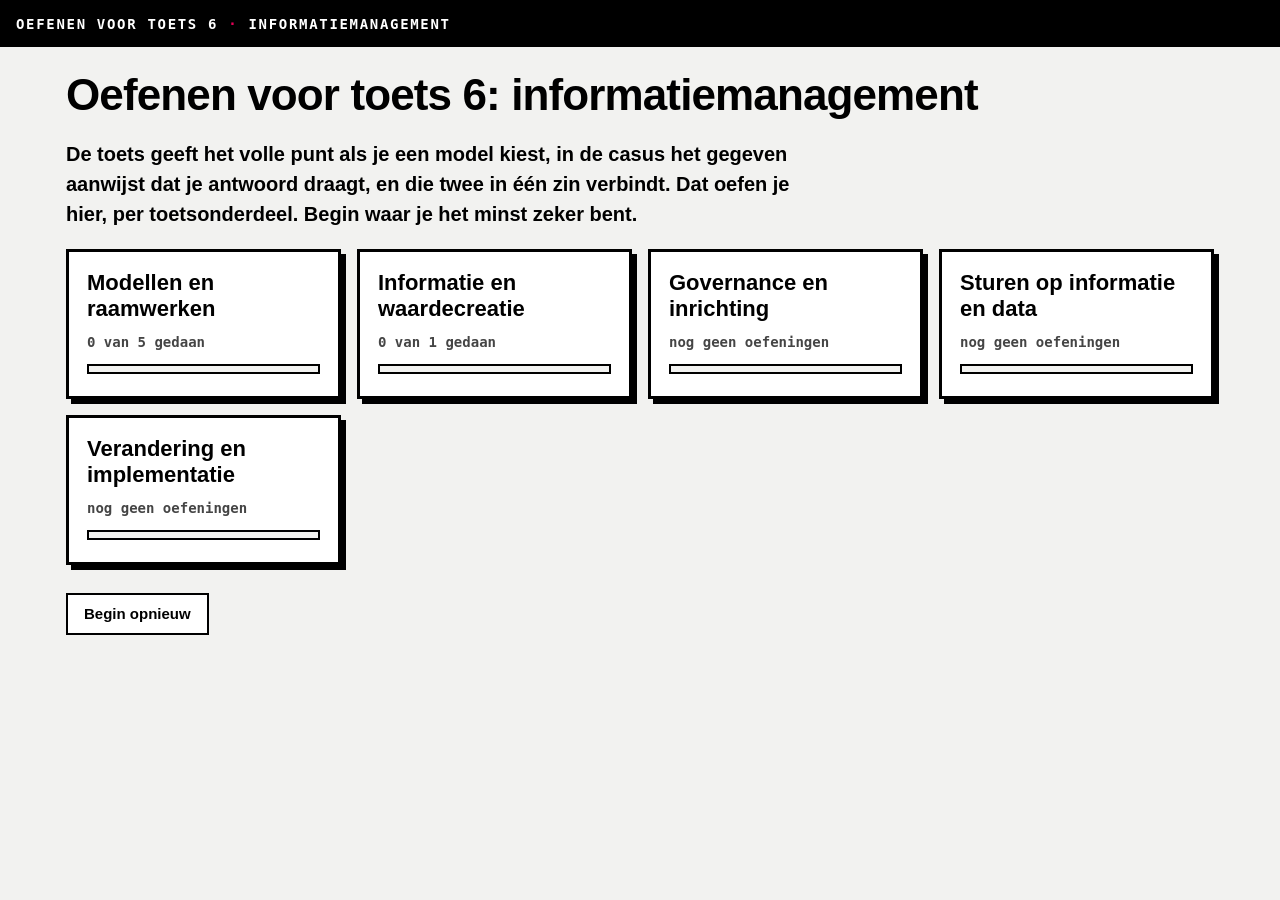
==== oefenen/index.html @ 5160f496 "Landingspagina met kaarten naar de slides en de oefenmodule; oefenmodule onder oefenen/ Co-Authored-" ====
<!doctype html>
<html lang="nl">
  <head>
    <meta charset="utf-8">
    <meta name="viewport" content="width=device-width, initial-scale=1">
    <title>Oefenen voor toets 6 · Informatiemanagement</title>
    <script type="module" crossorigin src="./assets/index-DaA4d3rI.js"></script>
    <link rel="stylesheet" crossorigin href="./assets/index-CI9rklg1.css">
  </head>
  <body>
    <div id="app"></div>
  </body>
</html>
---- oefenen/assets/index-CI9rklg1.css ----
:root{--han:#e50056;--ink:#000;--paper:#fff;--wash:#f2f2f0;--grijs:#454545;--acc2:#ffe1ec;--goed:#0038ff;--goed2:#dce4ff;--mens:#8a6a00;--mens2:#ffe875;--extern:#6b21d9;--extern2:#e9dbff;--groen:#0a8f4d;--bw:3px;--sh:5px 5px 0 var(--ink);--f:"Avenir Next","Avenir","Nunito Sans","Segoe UI",Helvetica,Arial,sans-serif;--fm:ui-monospace,"SF Mono",SFMono-Regular,Menlo,Consolas,monospace}*,:before,:after{box-sizing:border-box}html{--lightningcss-light:initial;--lightningcss-dark: ;color-scheme:light}body{background:var(--wash);color:var(--ink);font:18px/1.5 var(--f);-webkit-font-smoothing:antialiased;margin:0}:where(a,button,input,textarea,summary):focus-visible{outline:4px solid var(--han);outline-offset:3px}h1,h2,h3{letter-spacing:-.02em;text-wrap:balance;font-weight:800;line-height:1.1}h1{margin:0 0 12px;font-size:clamp(28px,5vw,44px)}h2{margin:28px 0 10px;font-size:clamp(22px,3.4vw,30px)}p{max-inline-size:68ch}.kop{background:var(--ink);color:var(--paper);padding:10px 16px}.kop a{color:var(--paper);font:700 14px/1.2 var(--fm);letter-spacing:.12em;text-transform:uppercase;text-decoration:none}.kop b{color:var(--han)}.pagina{max-inline-size:1180px;margin:0 auto;padding:24px 16px 80px}.inleiding{font-size:20px;font-weight:600}.kaart{background:var(--paper);border:var(--bw) solid var(--ink);box-shadow:var(--sh);margin:0 0 18px;padding:16px 18px}.blok-opdracht{background:var(--mens2);border:var(--bw) solid var(--ink);box-shadow:var(--sh);margin:0 0 18px;padding:16px 18px}.blok-vraag{background:var(--extern2);border:var(--bw) solid var(--ink);border-top:9px solid var(--extern);margin:0 0 18px;padding:14px 18px}.etiket{background:var(--ink);color:var(--paper);font:700 12px/1 var(--fm);letter-spacing:.14em;text-transform:uppercase;margin-bottom:8px;padding:6px 9px 5px;display:inline-block}.knop{font:700 17px/1.2 var(--f);background:var(--paper);color:var(--ink);border:var(--bw) solid var(--ink);box-shadow:3px 3px 0 var(--ink);cursor:pointer;text-align:left;padding:10px 16px}.knop:hover{background:var(--wash)}.knop[aria-pressed=true]{background:var(--ink);color:var(--paper)}.knop:disabled{opacity:.45;cursor:not-allowed}.knop--primair{background:var(--han);color:var(--paper)}.knop--primair:hover{background:#c40049}.knop--stil{box-shadow:none;border-width:2px;font-size:15px}.opties{flex-wrap:wrap;gap:10px;margin:12px 0;display:flex}.opties--kolom{flex-direction:column;align-items:stretch}.tegels{grid-template-columns:repeat(auto-fit,minmax(240px,1fr));gap:16px;margin:20px 0 28px;padding:0;list-style:none;display:grid}.tegel{background:var(--paper);border:var(--bw) solid var(--ink);min-height:150px;box-shadow:var(--sh);color:inherit;gap:8px;padding:18px;text-decoration:none;display:grid}.tegel-naam{font-size:22px;font-weight:800;line-height:1.15}.tegel-voortgang{font:600 14px/1.3 var(--fm);color:var(--grijs)}.balk{background:var(--wash);border:2px solid var(--ink);block-size:10px}.balk>span{background:var(--han);block-size:100%;display:block}.stappenlijst{gap:12px;padding:0;list-style:none;display:grid}.stappenlijst a{background:var(--paper);border:var(--bw) solid var(--ink);color:inherit;justify-content:space-between;gap:12px;padding:14px 16px;font-weight:700;text-decoration:none;display:flex}.stappenlijst .vink{color:var(--groen);font-weight:800}.twee-kolommen{grid-template-columns:minmax(0,1fr);gap:24px;display:grid}@media (width>=900px){.twee-kolommen{grid-template-columns:minmax(0,1.1fr) minmax(0,1fr);align-items:start}}.feedback{border:var(--bw) solid var(--ink);margin:12px 0;padding:12px 16px}.feedback--goed{background:var(--goed2);border-color:var(--goed)}.feedback--fout{background:var(--acc2);border-color:var(--han)}.casus{background:var(--paper);border:var(--bw) solid var(--ink);overflow-wrap:anywhere;padding:8px 18px 14px}.casus h3{font-size:16px;font:700 13px/1.2 var(--fm);letter-spacing:.14em;text-transform:uppercase;margin:16px 0 6px}.casus p{margin:0}.zin{font:inherit;color:inherit;text-align:left;cursor:pointer;background:0 0;border:0;border-radius:3px;margin:0;padding:1px 2px;display:inline}.zin:hover{background:var(--mens2)}.zin[aria-pressed=true]{background:var(--ink);color:var(--paper)}.zin--goed{background:var(--goed2);outline:2px solid var(--goed)}.zin--fout{background:var(--acc2);outline:2px solid var(--han)}.score-knoppen{gap:8px;margin:6px 0 10px;display:flex}.score-knoppen .knop{text-align:center;min-inline-size:52px;padding:6px 12px}table.rubric{border-collapse:collapse;background:var(--paper);inline-size:100%;font-size:16px}table.rubric th,table.rubric td{border:2px solid var(--ink);vertical-align:top;text-align:left;padding:8px 10px}.tabel-schuif{overflow-x:auto}.diagram svg{block-size:auto;inline-size:100%;display:block}.uitleg{margin:0 0 24px}.tekstversie{margin-top:10px}@media (prefers-reduced-motion:reduce){*,:before,:after{transition:none!important;animation:none!important}}
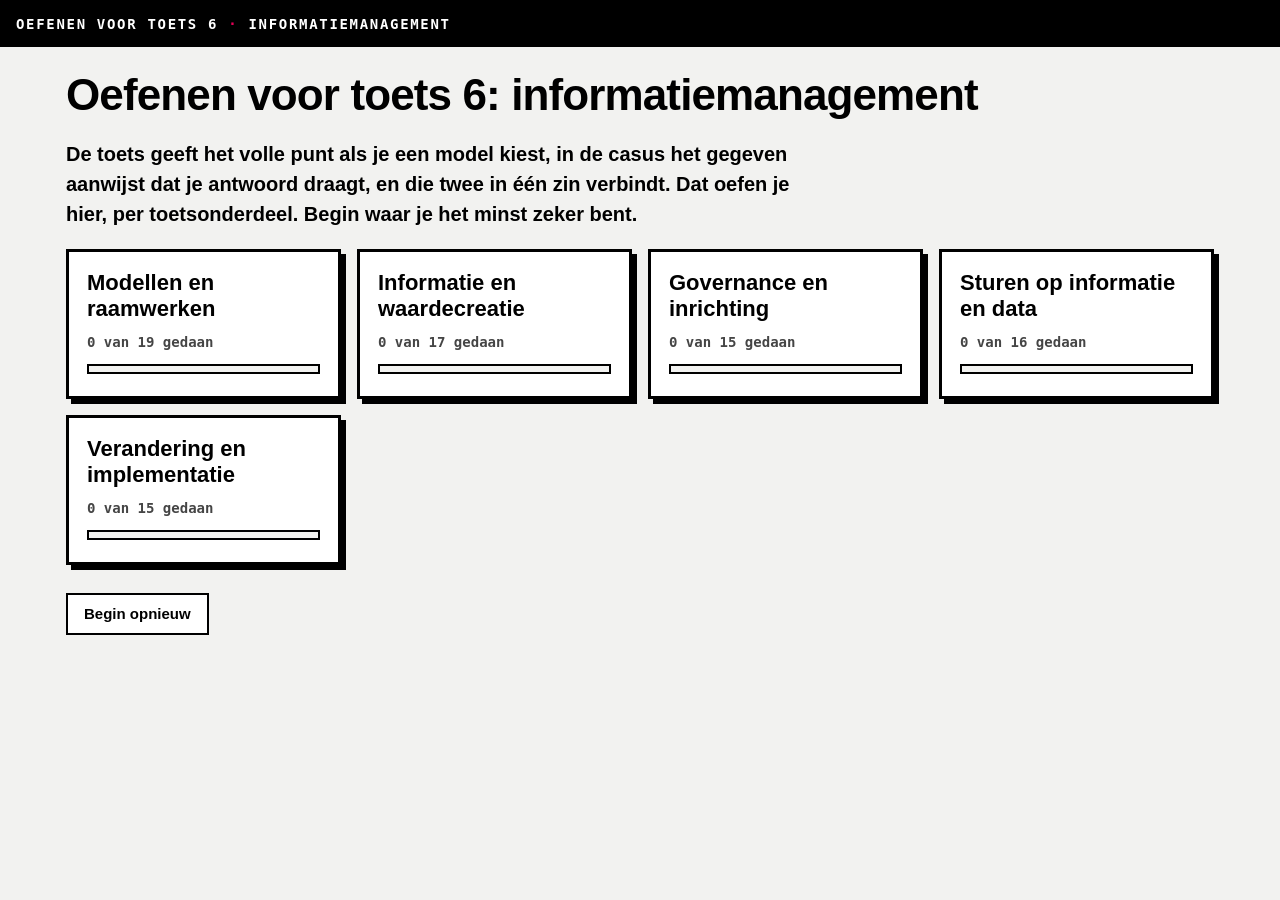
==== commit 6c9e6518: "Oefenmodule volledig: alle vijf toetsonderdelen, tekeningen per model, uitleganimaties en simulaties" ====
--- a/oefenen/index.html
+++ b/oefenen/index.html
@@ -4,8 +4,8 @@
     <meta charset="utf-8">
     <meta name="viewport" content="width=device-width, initial-scale=1">
     <title>Oefenen voor toets 6 · Informatiemanagement</title>
-    <script type="module" crossorigin src="./assets/index-DaA4d3rI.js"></script>
-    <link rel="stylesheet" crossorigin href="./assets/index-CI9rklg1.css">
+    <script type="module" crossorigin src="./assets/index-DtMnWD7c.js"></script>
+    <link rel="stylesheet" crossorigin href="./assets/index-BWrDdTQc.css">
   </head>
   <body>
     <div id="app"></div>
--- a/oefenen/assets/index-BWrDdTQc.css
+++ b/oefenen/assets/index-BWrDdTQc.css
@@ -0,0 +1 @@
+:root{--han:#e50056;--ink:#000;--paper:#fff;--wash:#f2f2f0;--grijs:#454545;--acc2:#ffe1ec;--goed:#0038ff;--goed2:#dce4ff;--mens:#8a6a00;--mens2:#ffe875;--extern:#6b21d9;--extern2:#e9dbff;--groen:#0a8f4d;--bw:3px;--sh:5px 5px 0 var(--ink);--f:"Avenir Next","Avenir","Nunito Sans","Segoe UI",Helvetica,Arial,sans-serif;--fm:ui-monospace,"SF Mono",SFMono-Regular,Menlo,Consolas,monospace}*,:before,:after{box-sizing:border-box}html{--lightningcss-light:initial;--lightningcss-dark: ;color-scheme:light}body{background:var(--wash);color:var(--ink);font:18px/1.5 var(--f);-webkit-font-smoothing:antialiased;margin:0}:where(a,button,input,textarea,summary):focus-visible{outline:4px solid var(--han);outline-offset:3px}h1,h2,h3{letter-spacing:-.02em;text-wrap:balance;font-weight:800;line-height:1.1}h1{margin:0 0 12px;font-size:clamp(28px,5vw,44px)}h2{margin:28px 0 10px;font-size:clamp(22px,3.4vw,30px)}p{max-inline-size:68ch}.kop{background:var(--ink);color:var(--paper);padding:10px 16px}.kop a{color:var(--paper);font:700 14px/1.2 var(--fm);letter-spacing:.12em;text-transform:uppercase;text-decoration:none}.kop b{color:var(--han)}.pagina{max-inline-size:1180px;margin:0 auto;padding:24px 16px 80px}.inleiding{font-size:20px;font-weight:600}.kaart{background:var(--paper);border:var(--bw) solid var(--ink);box-shadow:var(--sh);margin:0 0 18px;padding:16px 18px}.blok-opdracht{background:var(--mens2);border:var(--bw) solid var(--ink);box-shadow:var(--sh);margin:0 0 18px;padding:16px 18px}.blok-vraag{background:var(--extern2);border:var(--bw) solid var(--ink);border-top:9px solid var(--extern);margin:0 0 18px;padding:14px 18px}.etiket{background:var(--ink);color:var(--paper);font:700 12px/1 var(--fm);letter-spacing:.14em;text-transform:uppercase;margin-bottom:8px;padding:6px 9px 5px;display:inline-block}.knop{font:700 17px/1.2 var(--f);background:var(--paper);color:var(--ink);border:var(--bw) solid var(--ink);box-shadow:3px 3px 0 var(--ink);cursor:pointer;text-align:left;padding:10px 16px}.knop:hover{background:var(--wash)}.knop[aria-pressed=true]{background:var(--ink);color:var(--paper)}.knop:disabled{opacity:.45;cursor:not-allowed}.knop[aria-disabled=true]{cursor:default;box-shadow:none}.knop[aria-disabled=true]:hover{background:var(--paper)}.knop--primair{background:var(--han);color:var(--paper)}.knop--primair:hover{background:#c40049}.knop--stil{box-shadow:none;border-width:2px;font-size:15px}.opties{flex-wrap:wrap;gap:10px;margin:12px 0;display:flex}.opties--kolom{flex-direction:column;align-items:stretch}.tegels{grid-template-columns:repeat(auto-fit,minmax(240px,1fr));gap:16px;margin:20px 0 28px;padding:0;list-style:none;display:grid}.tegel{background:var(--paper);border:var(--bw) solid var(--ink);min-height:150px;box-shadow:var(--sh);color:inherit;gap:8px;padding:18px;text-decoration:none;display:grid}.tegel-naam{font-size:22px;font-weight:800;line-height:1.15}.tegel-voortgang{font:600 14px/1.3 var(--fm);color:var(--grijs)}.balk{background:var(--wash);border:2px solid var(--ink);block-size:10px}.balk>span{background:var(--han);block-size:100%;display:block}.stappenlijst{gap:12px;padding:0;list-style:none;display:grid}.stappenlijst a{background:var(--paper);border:var(--bw) solid var(--ink);color:inherit;justify-content:space-between;gap:12px;padding:14px 16px;font-weight:700;text-decoration:none;display:flex}.stappenlijst .vink{color:var(--groen);font-weight:800}.twee-kolommen{grid-template-columns:minmax(0,1fr);gap:24px;display:grid}@media (width>=900px){.twee-kolommen{grid-template-columns:minmax(0,1.1fr) minmax(0,1fr);align-items:start}}.feedback{border:var(--bw) solid var(--ink);margin:12px 0;padding:12px 16px}.feedback--goed{background:var(--goed2);border-color:var(--goed)}.feedback--fout{background:var(--acc2);border-color:var(--han)}.casus{background:var(--paper);border:var(--bw) solid var(--ink);overflow-wrap:anywhere;padding:8px 18px 14px}.casus h3{font-size:16px;font:700 13px/1.2 var(--fm);letter-spacing:.14em;text-transform:uppercase;margin:16px 0 6px}.casus p{margin:0}.zin{font:inherit;color:inherit;text-align:left;cursor:pointer;background:0 0;border:0;border-radius:3px;margin:0;padding:1px 2px;display:inline}.zin:hover{background:var(--mens2)}.zin[aria-pressed=true]{background:var(--ink);color:var(--paper)}.zin--goed,.zin--goed[aria-pressed=true]{background:var(--goed2);color:var(--ink);outline:2px solid var(--goed)}.zin--fout,.zin--fout[aria-pressed=true]{background:var(--acc2);color:var(--ink);outline:2px solid var(--han)}.zin--goed[aria-pressed=true],.zin--fout[aria-pressed=true]{outline-width:3px;text-decoration:underline;text-decoration-thickness:2px}.score-knoppen{gap:8px;margin:6px 0 10px;display:flex}.score-knoppen .knop{text-align:center;min-inline-size:52px;padding:6px 12px}table.rubric{border-collapse:collapse;background:var(--paper);inline-size:100%;font-size:16px}table.rubric th,table.rubric td{border:2px solid var(--ink);vertical-align:top;text-align:left;padding:8px 10px}.tabel-schuif{overflow-x:auto}.diagram svg{block-size:auto;inline-size:100%;display:block}.uitleg{margin:0 0 24px}.tekstversie{margin-top:10px}@media (prefers-reduced-motion:reduce){*,:before,:after{transition:none!important;animation:none!important}}
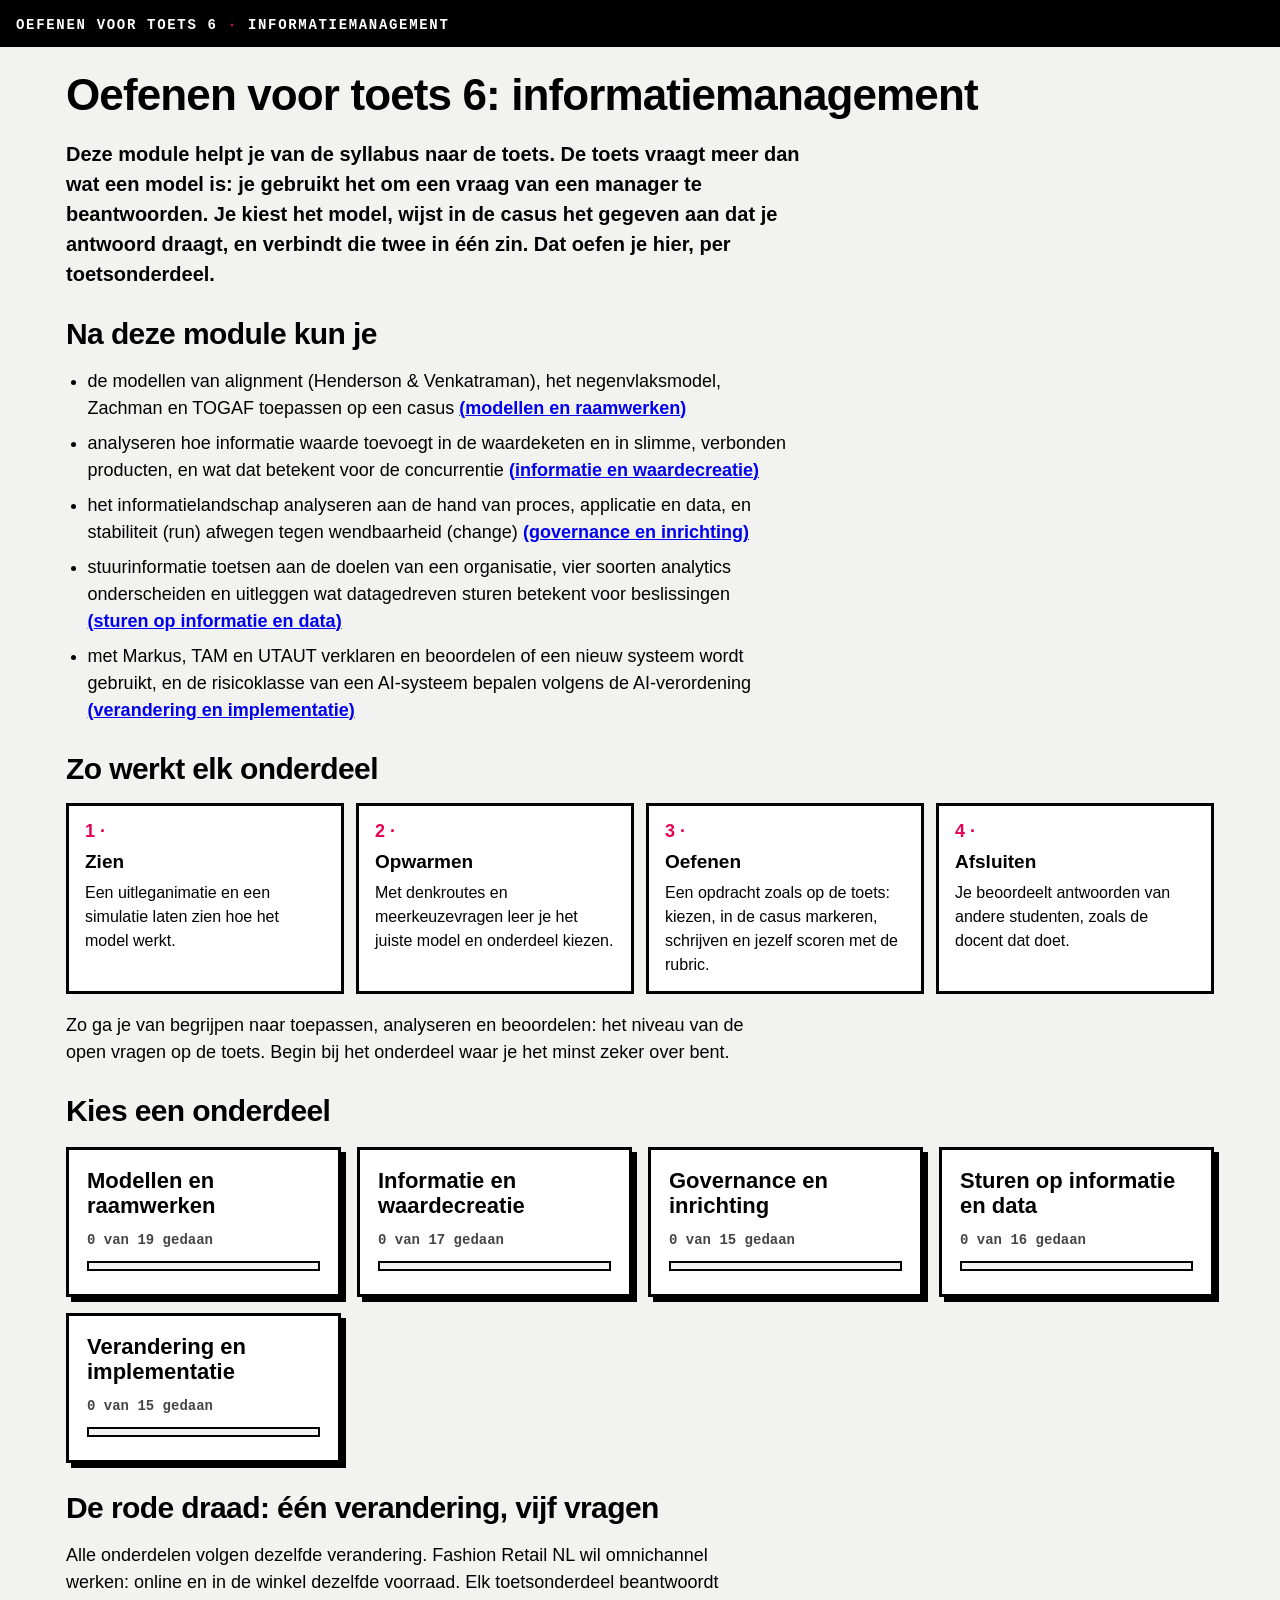
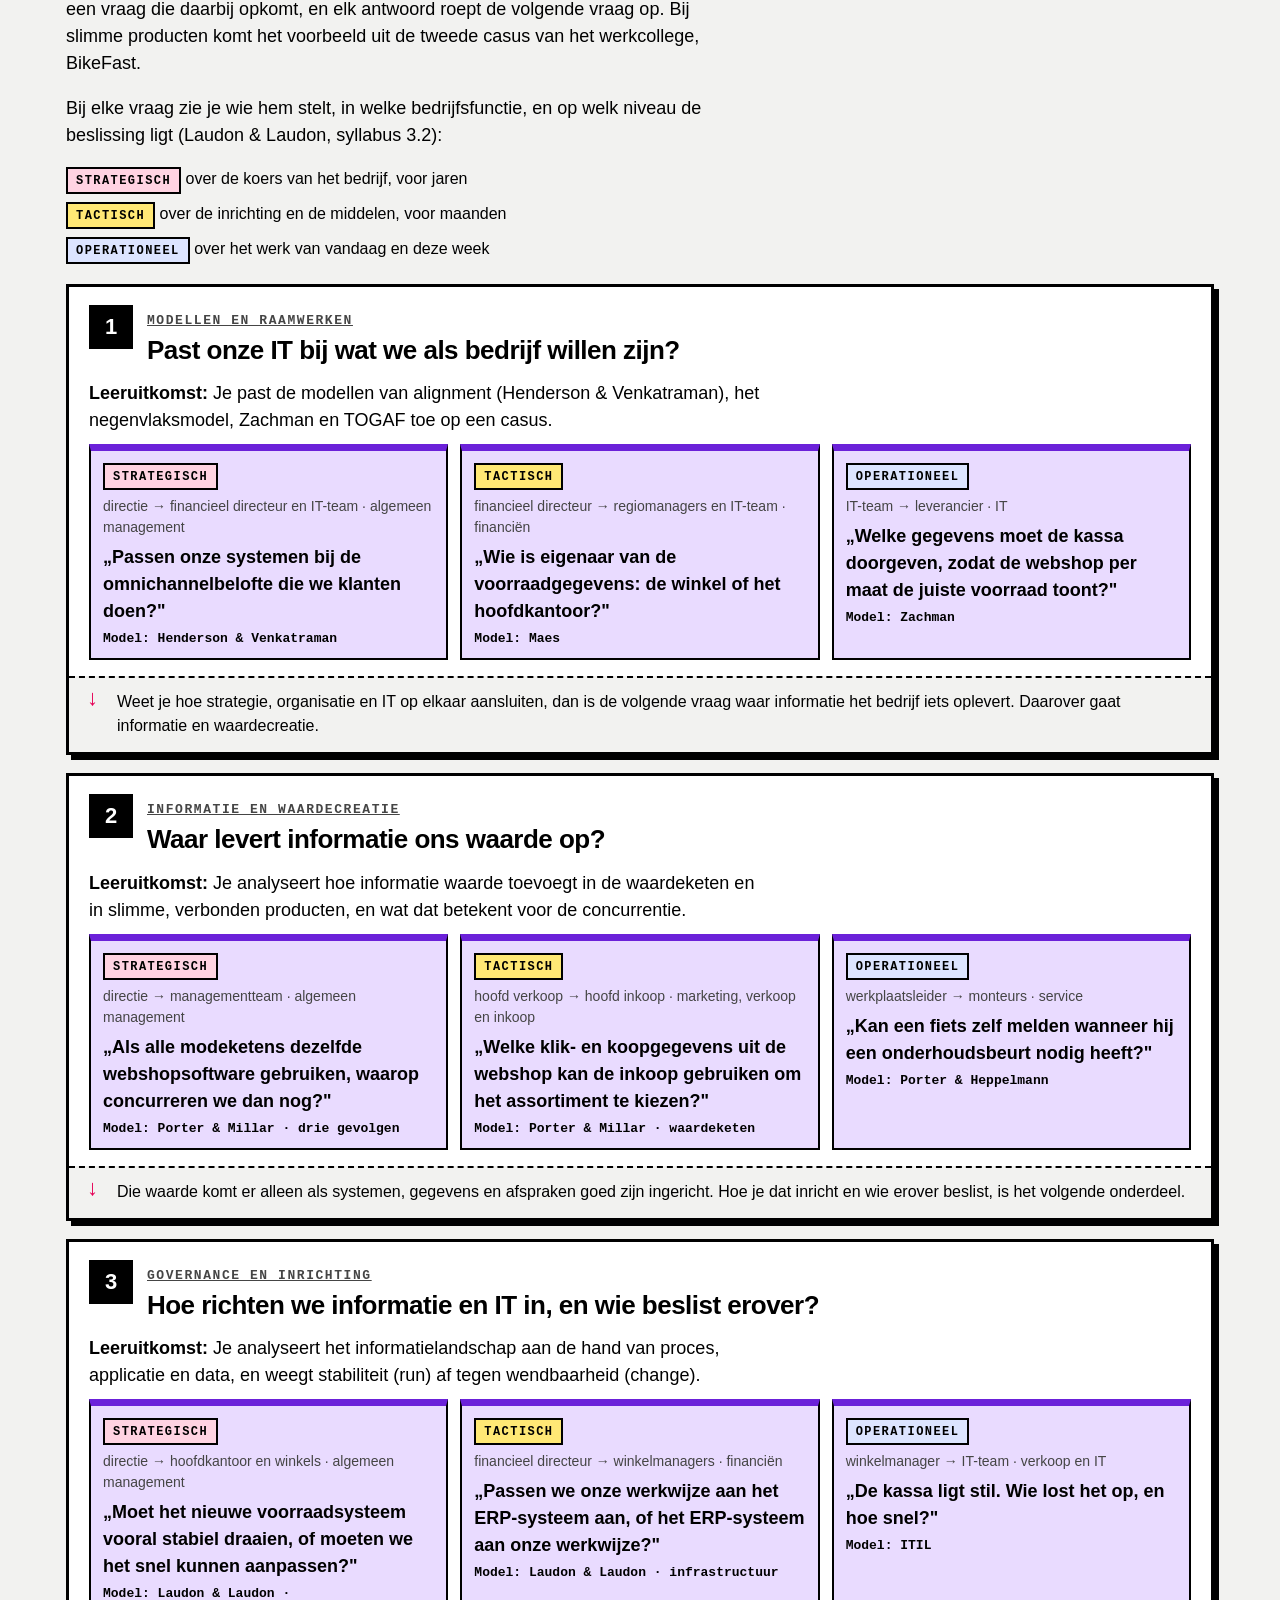
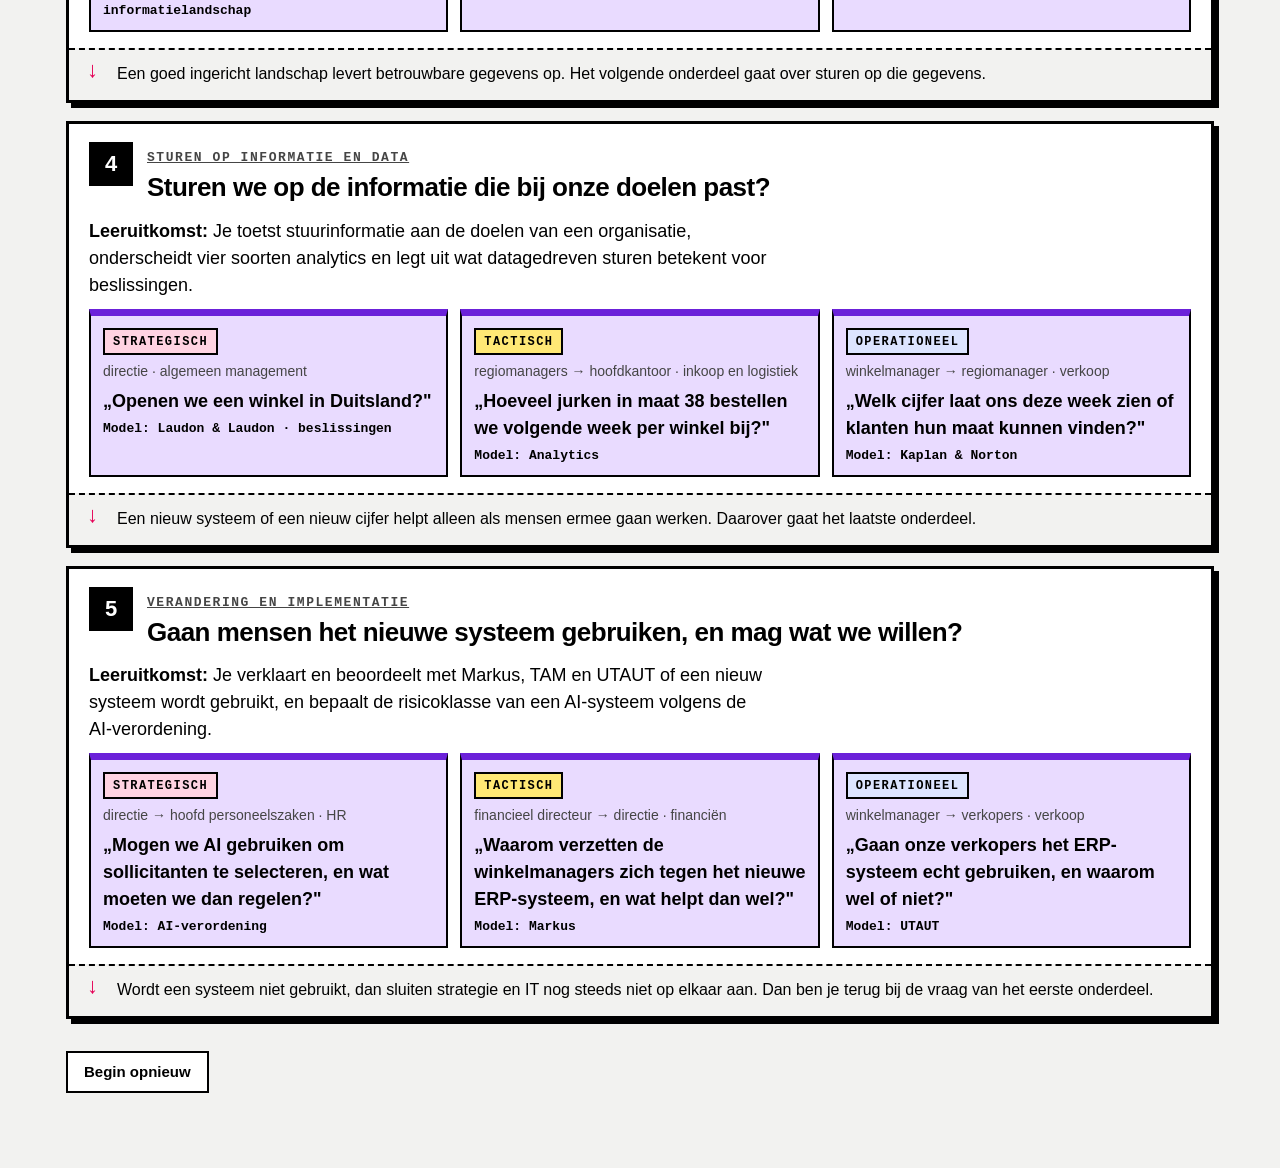
==== commit 022cee69: "Oefenmodule: leeruitkomsten, traject met rode draad en beslisvragen Co-Authored-By: Claude Opus 5.5 " ====
--- a/oefenen/index.html
+++ b/oefenen/index.html
@@ -4,8 +4,8 @@
     <meta charset="utf-8">
     <meta name="viewport" content="width=device-width, initial-scale=1">
     <title>Oefenen voor toets 6 · Informatiemanagement</title>
-    <script type="module" crossorigin src="./assets/index-DtMnWD7c.js"></script>
-    <link rel="stylesheet" crossorigin href="./assets/index-BWrDdTQc.css">
+    <script type="module" crossorigin src="./assets/index-CpF-s7Xc.js"></script>
+    <link rel="stylesheet" crossorigin href="./assets/index-CH881rrX.css">
   </head>
   <body>
     <div id="app"></div>
--- a/oefenen/assets/index-CH881rrX.css
+++ b/oefenen/assets/index-CH881rrX.css
@@ -0,0 +1 @@
+:root{--han:#e50056;--ink:#000;--paper:#fff;--wash:#f2f2f0;--grijs:#454545;--acc2:#ffe1ec;--goed:#0038ff;--goed2:#dce4ff;--mens:#8a6a00;--mens2:#ffe875;--extern:#6b21d9;--extern2:#e9dbff;--groen:#0a8f4d;--bw:3px;--sh:5px 5px 0 var(--ink);--f:"Avenir Next","Avenir","Nunito Sans","Segoe UI",Helvetica,Arial,sans-serif;--fm:ui-monospace,"SF Mono",SFMono-Regular,Menlo,Consolas,monospace}*,:before,:after{box-sizing:border-box}html{--lightningcss-light:initial;--lightningcss-dark: ;color-scheme:light}body{background:var(--wash);color:var(--ink);font:18px/1.5 var(--f);-webkit-font-smoothing:antialiased;margin:0}:where(a,button,input,textarea,summary):focus-visible{outline:4px solid var(--han);outline-offset:3px}h1,h2,h3{letter-spacing:-.02em;text-wrap:balance;font-weight:800;line-height:1.1}h1{margin:0 0 12px;font-size:clamp(28px,5vw,44px)}h2{margin:28px 0 10px;font-size:clamp(22px,3.4vw,30px)}p{max-inline-size:68ch}.kop{background:var(--ink);color:var(--paper);padding:10px 16px}.kop a{color:var(--paper);font:700 14px/1.2 var(--fm);letter-spacing:.12em;text-transform:uppercase;text-decoration:none}.kop b{color:var(--han)}.pagina{max-inline-size:1180px;margin:0 auto;padding:24px 16px 80px;overflow-x:clip}.inleiding{font-size:20px;font-weight:600}.kaart{background:var(--paper);border:var(--bw) solid var(--ink);box-shadow:var(--sh);margin:0 0 18px;padding:16px 18px}.blok-opdracht{background:var(--mens2);border:var(--bw) solid var(--ink);box-shadow:var(--sh);margin:0 0 18px;padding:16px 18px}.blok-vraag{background:var(--extern2);border:var(--bw) solid var(--ink);border-top:9px solid var(--extern);margin:0 0 18px;padding:14px 18px}.etiket{background:var(--ink);color:var(--paper);font:700 12px/1 var(--fm);letter-spacing:.14em;text-transform:uppercase;margin-bottom:8px;padding:6px 9px 5px;display:inline-block}.knop{font:700 17px/1.2 var(--f);background:var(--paper);color:var(--ink);border:var(--bw) solid var(--ink);box-shadow:3px 3px 0 var(--ink);cursor:pointer;text-align:left;padding:10px 16px}.knop:hover{background:var(--wash)}.knop[aria-pressed=true]{background:var(--ink);color:var(--paper)}.knop:disabled{opacity:.45;cursor:not-allowed}.knop[aria-disabled=true]{cursor:default;box-shadow:none}.knop[aria-disabled=true]:hover{background:var(--paper)}.knop--primair{background:var(--han);color:var(--paper)}.knop--primair:hover{background:#c40049}.knop--stil{box-shadow:none;border-width:2px;font-size:15px}.opties{flex-wrap:wrap;gap:10px;margin:12px 0;display:flex}.opties--kolom{flex-direction:column;align-items:stretch}.tegels{grid-template-columns:repeat(auto-fit,minmax(240px,1fr));gap:16px;margin:20px 0 28px;padding:0;list-style:none;display:grid}.tegel{background:var(--paper);border:var(--bw) solid var(--ink);min-height:150px;box-shadow:var(--sh);color:inherit;gap:8px;padding:18px;text-decoration:none;display:grid}.tegel-naam{font-size:22px;font-weight:800;line-height:1.15}.tegel-voortgang{font:600 14px/1.3 var(--fm);color:var(--grijs)}.balk{background:var(--wash);border:2px solid var(--ink);block-size:10px}.balk>span{background:var(--han);block-size:100%;display:block}.stappenlijst{gap:12px;padding:0;list-style:none;display:grid}.stappenlijst a{background:var(--paper);border:var(--bw) solid var(--ink);color:inherit;justify-content:space-between;gap:12px;padding:14px 16px;font-weight:700;text-decoration:none;display:flex}.stappenlijst .vink{color:var(--groen);font-weight:800}.twee-kolommen{grid-template-columns:minmax(0,1fr);gap:24px;display:grid}@media (width>=900px){.twee-kolommen{grid-template-columns:minmax(0,1.1fr) minmax(0,1fr);align-items:start}}.feedback{border:var(--bw) solid var(--ink);margin:12px 0;padding:12px 16px}.feedback--goed{background:var(--goed2);border-color:var(--goed)}.feedback--fout{background:var(--acc2);border-color:var(--han)}.casus{background:var(--paper);border:var(--bw) solid var(--ink);overflow-wrap:anywhere;padding:8px 18px 14px}.casus h3{font-size:16px;font:700 13px/1.2 var(--fm);letter-spacing:.14em;text-transform:uppercase;margin:16px 0 6px}.casus p{margin:0}.zin{font:inherit;color:inherit;text-align:left;cursor:pointer;background:0 0;border:0;border-radius:3px;margin:0;padding:1px 2px;display:inline}.zin:hover{background:var(--mens2)}.zin[aria-pressed=true]{background:var(--ink);color:var(--paper)}.zin--goed,.zin--goed[aria-pressed=true]{background:var(--goed2);color:var(--ink);outline:2px solid var(--goed)}.zin--fout,.zin--fout[aria-pressed=true]{background:var(--acc2);color:var(--ink);outline:2px solid var(--han)}.zin--goed[aria-pressed=true],.zin--fout[aria-pressed=true]{outline-width:3px;text-decoration:underline;text-decoration-thickness:2px}.score-knoppen{gap:8px;margin:6px 0 10px;display:flex}.score-knoppen .knop{text-align:center;min-inline-size:52px;padding:6px 12px}table.rubric{border-collapse:collapse;background:var(--paper);inline-size:100%;font-size:16px}table.rubric th,table.rubric td{border:2px solid var(--ink);vertical-align:top;text-align:left;padding:8px 10px}.tabel-schuif{overflow-x:auto}.diagram svg{block-size:auto;inline-size:100%;display:block}.uitleg{margin:0 0 24px}.tekstversie{margin-top:10px}@media (prefers-reduced-motion:reduce){*,:before,:after{transition:none!important;animation:none!important}}.leeruitkomsten{gap:8px;max-inline-size:72ch;padding-left:1.2em;display:grid}.leeruitkomsten a{margin-right:4px;font-weight:800}.vierstappen{counter-reset:stap;grid-template-columns:repeat(auto-fit,minmax(220px,1fr));gap:12px;padding:0;list-style:none;display:grid}.vierstappen li{counter-increment:stap;background:var(--paper);border:var(--bw) solid var(--ink);padding:14px 16px;font-size:16px}.vierstappen li:before{content:counter(stap) " · ";font:800 18px/1 var(--f);color:var(--han)}.vierstappen b{margin:4px 0;font-size:19px;display:block}.niveaus{gap:8px;margin:8px 0 20px;padding:0;font-size:16px;list-style:none;display:grid}.niveau{font:700 12px/1 var(--fm);letter-spacing:.12em;text-transform:uppercase;border:2px solid var(--ink);background:var(--nk,var(--wash));color:var(--ink);padding:6px 8px 5px;display:inline-block}.beslisvraag--strategisch{--nk:#ffd3e2}.beslisvraag--tactisch{--nk:var(--mens2)}.beslisvraag--operationeel{--nk:var(--goed2)}.traject{gap:0;margin:12px 0 32px;padding:0;list-style:none;display:grid}.traject-station{background:var(--paper);border:var(--bw) solid var(--ink);box-shadow:var(--sh);padding:18px 20px}.traject-kop{align-items:flex-start;gap:14px;display:flex}.traject-nummer{background:var(--ink);block-size:44px;inline-size:44px;color:var(--paper);font:800 22px/1 var(--f);flex:none;place-items:center;display:grid}.traject-onderdeel{font:700 13px/1.2 var(--fm);letter-spacing:.12em;text-transform:uppercase;color:var(--grijs)}.traject-kop h3{margin:4px 0 6px;font-size:clamp(20px,3vw,26px)}.traject-lu{margin:10px 0}.traject-brug{background:var(--wash);border-top:2px dashed var(--ink);max-inline-size:none;margin:16px -20px -18px;padding:12px 20px 14px 48px;font-size:16px;position:relative}.traject-brug:before{content:"↓";font:800 22px/1 var(--f);color:var(--han);position:absolute;top:9px;left:18px}.traject-station+.traject-station{margin-top:18px}.beslisvragen{grid-template-columns:repeat(auto-fit,minmax(230px,1fr));gap:12px;margin:8px 0;display:grid}.beslisvraag{background:var(--extern2);border:2px solid var(--ink);border-top:7px solid var(--extern);padding:10px 12px}.beslisvraag p{margin:6px 0 0}.beslisvraag-wie{color:var(--grijs);font-size:14px}.beslisvraag-vraag{font-weight:700}.beslisvraag-model{font:600 13px/1.3 var(--fm)}.onderdeel-kop{margin-bottom:8px}
